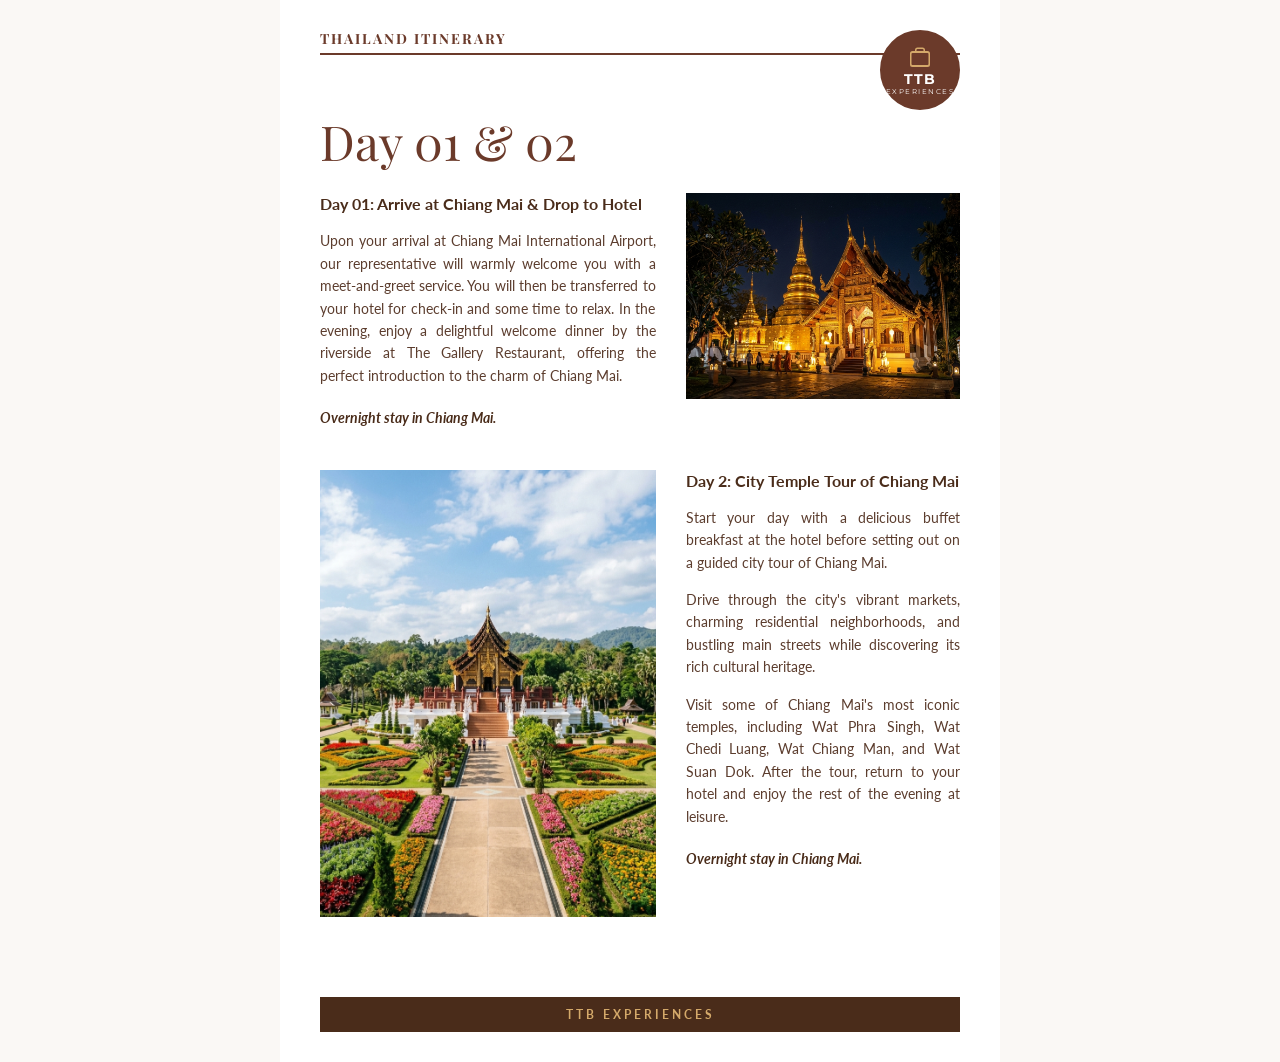
==== thailand-itinerary/index.html @ 327ec2af "feat: initialize project structure with documentation, modern CSS reset, and baseline layout compone" ====
<!DOCTYPE html>
<html lang="en">
<head>
  <meta charset="UTF-8">
  <meta name="viewport" content="width=device-width, initial-scale=1.0">
  <meta name="description" content="Thailand Itinerary Day 01 & 02 — Arrive at Chiang Mai, hotel transfer, welcome dinner, and guided city temple tour featuring Wat Phra Singh, Wat Chedi Luang, and more. By TTB Experiences.">
  <title>Thailand Itinerary — Day 01 &amp; 02 | TTB Experiences</title>

  <!-- Fonts -->
  <link rel="preconnect" href="https://fonts.googleapis.com">
  <link rel="preconnect" href="https://fonts.gstatic.com" crossorigin>
  <link href="https://fonts.googleapis.com/css2?family=Playfair+Display:wght@400;700&family=Lato:wght@400;700&family=Montserrat:wght@400;700&display=swap" rel="stylesheet">

  <!-- Stylesheets (load order per Architecture Doc) -->
  <link rel="stylesheet" href="css/reset.css">
  <link rel="stylesheet" href="css/tokens.css">
  <link rel="stylesheet" href="css/base.css">
  <link rel="stylesheet" href="css/layout.css">
  <link rel="stylesheet" href="css/components/page-header.css">
  <link rel="stylesheet" href="css/components/logo-badge.css">
  <link rel="stylesheet" href="css/components/day-section.css">
  <link rel="stylesheet" href="css/components/page-footer.css">
  <link rel="stylesheet" href="css/utilities.css">
  <link rel="stylesheet" href="css/responsive.css">

  <!-- JavaScript -->
  <script src="js/main.js" defer></script>
</head>
<body class="page">

  <!-- Skip to Content Link (accessible, hidden until focused) -->
  <a class="skip-link" href="#main-content" aria-label="Skip to main content">Skip to main content</a>

  <div class="page__wrapper">

    <!-- ===== HEADER ===== -->
    <header class="page-header">
      <p class="page-header__title">Thailand Itinerary</p>
      <div class="page-header__divider"></div>

      <!-- TTB Logo Badge -->
      <div class="logo-badge" role="img" aria-label="TTB Experiences logo">
        <div class="logo-badge__icon">
          <!-- Suitcase SVG Icon -->
          <svg xmlns="http://www.w3.org/2000/svg" viewBox="0 0 24 24" fill="currentColor" aria-hidden="true">
            <path d="M9.5 3a1 1 0 0 0-1 1v1h7V4a1 1 0 0 0-1-1h-5ZM7 5V4a2.5 2.5 0 0 1 2.5-2.5h5A2.5 2.5 0 0 1 17 4v1h2.5A2.5 2.5 0 0 1 22 7.5v11a2.5 2.5 0 0 1-2.5 2.5h-15A2.5 2.5 0 0 1 2 18.5v-11A2.5 2.5 0 0 1 4.5 5H7Zm-2.5 2A1 1 0 0 0 3.5 8v10a1 1 0 0 0 1 1h15a1 1 0 0 0 1-1V8a1 1 0 0 0-1-1h-15Z"/>
          </svg>
        </div>
        <span class="logo-badge__name">TTB</span>
        <span class="logo-badge__tagline">Experiences</span>
      </div>
    </header>

    <!-- ===== MAIN CONTENT ===== -->
    <main id="main-content" class="page__content">

      <!-- Main Day Heading -->
      <h1 class="day-heading">Day 01 &amp; 02</h1>

      <!-- ===== DAY 01 SECTION ===== -->
      <section class="day-section day-section--text-left" aria-labelledby="day01-heading">
        <div class="day-section__text">
          <h2 id="day01-heading" class="day-section__title">Day 01: Arrive at Chiang Mai &amp; Drop to Hotel</h2>
          <p class="day-section__body">Upon your arrival at Chiang Mai International Airport, our representative will warmly welcome you with a meet-and-greet service. You will then be transferred to your hotel for check-in and some time to relax. In the evening, enjoy a delightful welcome dinner by the riverside at The Gallery Restaurant, offering the perfect introduction to the charm of Chiang Mai.</p>
          <p class="day-section__callout">Overnight stay in Chiang Mai.</p>
        </div>
        <div class="day-section__image">
          <img 
            class="day-section__img" 
            src="assets/images/chiang-mai-temple.png" 
            alt="Chiang Mai temple illuminated at night with warm golden lights" 
            loading="eager"
            width="600"
            height="450"
          >
        </div>
      </section>

      <!-- ===== DAY 02 SECTION ===== -->
      <section class="day-section day-section--image-left" aria-labelledby="day02-heading">
        <div class="day-section__image">
          <img 
            class="day-section__img" 
            src="assets/images/royal-flora-garden.png" 
            alt="Royal Flora Ratchaphruek garden pavilion with manicured flower beds in Chiang Mai" 
            loading="lazy"
            width="450"
            height="600"
          >
        </div>
        <div class="day-section__text">
          <h2 id="day02-heading" class="day-section__title">Day 2: City Temple Tour of Chiang Mai</h2>
          <p class="day-section__body">Start your day with a delicious buffet breakfast at the hotel before setting out on a guided city tour of Chiang Mai.</p>
          <p class="day-section__body">Drive through the city's vibrant markets, charming residential neighborhoods, and bustling main streets while discovering its rich cultural heritage.</p>
          <p class="day-section__body">Visit some of Chiang Mai's most iconic temples, including Wat Phra Singh, Wat Chedi Luang, Wat Chiang Man, and Wat Suan Dok. After the tour, return to your hotel and enjoy the rest of the evening at leisure.</p>
          <p class="day-section__callout">Overnight stay in Chiang Mai.</p>
        </div>
      </section>

    </main>

    <!-- ===== FOOTER ===== -->
    <footer class="page-footer">
      <p class="page-footer__text">TTB Experiences</p>
    </footer>

  </div>

</body>
</html>
---- thailand-itinerary/css/tokens.css ----
/* === Design Tokens === */
/* All CSS custom properties defined per Architecture Document */

:root {
  /* === Colors === */
  --color-primary: #6B3A2A;
  --color-secondary: #5C3324;
  --color-accent: #8B5E3C;
  --color-background: #FFFFFF;
  --color-background-alt: #FAF8F5;
  --color-text-primary: #4A2C1A;
  --color-text-body: #5C3D2E;
  --color-border: #6B3A2A;
  --color-footer-bg: #4A2C1A;
  --color-footer-text: #D4A96A;
  --color-footer-text-hover: #E8C48A;
  --color-white: #FFFFFF;

  /* === Typography === */
  --font-family-heading: 'Playfair Display', Georgia, 'Times New Roman', serif;
  --font-family-body: 'Lato', 'Helvetica Neue', Arial, sans-serif;
  --font-family-logo: 'Montserrat', 'Helvetica Neue', Arial, sans-serif;

  --font-size-xs: 0.5rem;      /* 8px */
  --font-size-sm: 0.75rem;     /* 12px */
  --font-size-base: 0.875rem;  /* 14px */
  --font-size-md: 1rem;        /* 16px */
  --font-size-lg: 1.25rem;     /* 20px */
  --font-size-xl: 2rem;        /* 32px */
  --font-size-2xl: 2.5rem;     /* 40px */
  --font-size-3xl: 3rem;       /* 48px */

  --font-weight-regular: 400;
  --font-weight-bold: 700;

  --line-height-tight: 1.1;
  --line-height-snug: 1.3;
  --line-height-normal: 1.4;
  --line-height-relaxed: 1.6;

  /* === Spacing === */
  --spacing-xs: 5px;
  --spacing-sm: 10px;
  --spacing-md: 15px;
  --spacing-lg: 20px;
  --spacing-xl: 25px;
  --spacing-2xl: 30px;
  --spacing-3xl: 40px;

  /* === Layout === */
  --page-max-width: 720px;
  --page-padding: 40px;
  --page-padding-mobile: 20px;
  --column-gap: 30px;

  /* === Borders === */
  --border-rule: 2px solid var(--color-border);
  --border-logo: 3px solid var(--color-primary);

  /* === Radii === */
  --radius-none: 0;
  --radius-sm: 4px;
  --radius-md: 8px;
  --radius-full: 50%;

  /* === Shadows === */
  --shadow-none: none;
  --shadow-sm: 0 1px 3px rgba(0, 0, 0, 0.08);
  --shadow-md: 0 4px 12px rgba(0, 0, 0, 0.1);

  /* === Transitions === */
  --transition-fast: 150ms ease;
  --transition-normal: 300ms ease;
  --transition-slow: 500ms ease;

  /* === Z-Index === */
  --z-base: 1;
  --z-header: 10;
  --z-logo: 20;
  --z-skip-link: 100;

  /* === Logo === */
  --logo-size: 80px;
  --logo-size-tablet: 70px;
  --logo-size-mobile: 60px;

  /* === Footer === */
  --footer-height: 40px;
  --footer-letter-spacing: 3px;
}
---- thailand-itinerary/css/base.css ----
/* === Base Styles === */
/* Typography defaults, body settings, link styles */

body {
  font-family: var(--font-family-body);
  font-size: var(--font-size-base);
  font-weight: var(--font-weight-regular);
  line-height: var(--line-height-relaxed);
  color: var(--color-text-body);
  background-color: var(--color-background-alt);
  -webkit-font-smoothing: antialiased;
  -moz-osx-font-smoothing: grayscale;
}

h1, h2, h3, h4, h5, h6 {
  font-family: var(--font-family-heading);
  color: var(--color-text-primary);
  line-height: var(--line-height-snug);
}

h1 {
  font-size: var(--font-size-3xl);
  font-weight: var(--font-weight-regular);
  color: var(--color-primary);
  line-height: var(--line-height-tight);
}

h2 {
  font-size: var(--font-size-md);
  font-weight: var(--font-weight-bold);
  font-family: var(--font-family-body);
  color: var(--color-text-primary);
  line-height: var(--line-height-normal);
}

p {
  margin-bottom: var(--spacing-md);
  text-align: justify;
}

p:last-child {
  margin-bottom: 0;
}

strong, b {
  font-weight: var(--font-weight-bold);
}

em, i {
  font-style: italic;
}

img {
  height: auto;
}

::selection {
  background-color: var(--color-primary);
  color: var(--color-white);
}

:focus-visible {
  outline: 3px solid var(--color-primary);
  outline-offset: 2px;
}
---- thailand-itinerary/css/layout.css ----
/* === Layout === */
/* Page wrapper, grid structure, containers, section spacing */

.page {
  min-height: 100vh;
  display: flex;
  flex-direction: column;
}

.page__wrapper {
  width: 100%;
  max-width: var(--page-max-width);
  margin: 0 auto;
  padding: var(--spacing-2xl) var(--page-padding);
  background-color: var(--color-background);
  position: relative;
  flex: 1;
  display: flex;
  flex-direction: column;
}

.page__content {
  flex: 1;
  padding-bottom: var(--spacing-3xl);
}
---- thailand-itinerary/css/components/page-header.css ----
/* === Page Header Component === */
/* Header title bar with "THAILAND ITINERARY" text and horizontal divider */

.page-header {
  position: relative;
  margin-bottom: var(--spacing-2xl);
}

.page-header__title {
  font-family: var(--font-family-heading);
  font-size: var(--font-size-base);
  font-weight: var(--font-weight-bold);
  color: var(--color-primary);
  text-transform: uppercase;
  letter-spacing: 2px;
  line-height: var(--line-height-snug);
  margin-bottom: var(--spacing-xs);
}

.page-header__divider {
  border: none;
  border-top: var(--border-rule);
  margin-bottom: var(--spacing-2xl);
}
---- thailand-itinerary/css/components/logo-badge.css ----
/* === Logo Badge Component === */
/* Circular TTB Experiences logo badge positioned in top-right corner */

.logo-badge {
  position: absolute;
  top: 0;
  right: 0;
  width: var(--logo-size);
  height: var(--logo-size);
  border-radius: var(--radius-full);
  border: var(--border-logo);
  background-color: var(--color-primary);
  display: flex;
  flex-direction: column;
  align-items: center;
  justify-content: center;
  z-index: var(--z-logo);
  transition: transform var(--transition-normal);
  cursor: default;
}

.logo-badge:hover {
  transform: rotate(5deg);
}

.logo-badge__icon {
  width: 24px;
  height: 24px;
  margin-bottom: 2px;
}

.logo-badge__icon svg {
  width: 100%;
  height: 100%;
  fill: #D4A96A;
}

.logo-badge__name {
  font-family: var(--font-family-logo);
  font-size: var(--font-size-base);
  font-weight: var(--font-weight-bold);
  color: var(--color-white);
  letter-spacing: 1px;
  text-transform: uppercase;
  line-height: 1;
}

.logo-badge__tagline {
  font-family: var(--font-family-logo);
  font-size: 7px;
  font-weight: var(--font-weight-regular);
  color: var(--color-white);
  letter-spacing: 1.5px;
  text-transform: uppercase;
  line-height: 1;
  margin-top: 2px;
}
---- thailand-itinerary/css/components/day-section.css ----
/* === Day Section Component === */
/* Two-column layout for day itinerary content: text + image */

.day-heading {
  font-family: var(--font-family-heading);
  font-size: var(--font-size-3xl);
  font-weight: var(--font-weight-regular);
  color: var(--color-primary);
  line-height: var(--line-height-tight);
  margin-bottom: var(--spacing-xl);
}

.day-section {
  display: grid;
  grid-template-columns: 1fr 1fr;
  gap: var(--column-gap);
  align-items: start;
  margin-bottom: var(--spacing-3xl);
}

.day-section--text-left .day-section__text {
  order: 1;
}

.day-section--text-left .day-section__image {
  order: 2;
}

.day-section--image-left .day-section__image {
  order: 1;
}

.day-section--image-left .day-section__text {
  order: 2;
}

.day-section__text {
  display: flex;
  flex-direction: column;
}

.day-section__title {
  font-family: var(--font-family-body);
  font-size: var(--font-size-md);
  font-weight: var(--font-weight-bold);
  color: var(--color-text-primary);
  line-height: var(--line-height-normal);
  margin-bottom: var(--spacing-md);
}

.day-section__body {
  font-size: var(--font-size-base);
  font-weight: var(--font-weight-regular);
  color: var(--color-text-body);
  line-height: var(--line-height-relaxed);
  text-align: justify;
  margin-bottom: var(--spacing-md);
}

.day-section__body:last-of-type {
  margin-bottom: var(--spacing-md);
}

.day-section__callout {
  font-size: var(--font-size-base);
  font-weight: var(--font-weight-bold);
  font-style: italic;
  color: var(--color-text-primary);
  line-height: var(--line-height-relaxed);
  margin-top: var(--spacing-xs);
  margin-bottom: 0;
}

.day-section__image {
  overflow: hidden;
}

.day-section__img {
  width: 100%;
  height: auto;
  object-fit: cover;
  display: block;
  transition: transform var(--transition-normal), opacity var(--transition-normal);
}

.day-section__img:hover {
  transform: scale(1.02);
  opacity: 0.95;
}

/* Day 01 specific: image is shorter/landscape */
.day-section--text-left .day-section__img {
  aspect-ratio: 4 / 3;
}

/* Day 02 specific: image is taller/portrait */
.day-section--image-left .day-section__img {
  aspect-ratio: 3 / 4;
}
---- thailand-itinerary/css/components/page-footer.css ----
/* === Page Footer Component === */
/* Full-width dark brown footer bar with centered brand text */

.page-footer {
  background-color: var(--color-footer-bg);
  padding: var(--spacing-sm) 0;
  text-align: center;
  margin-top: auto;
}

.page-footer__text {
  font-family: var(--font-family-body);
  font-size: var(--font-size-sm);
  font-weight: var(--font-weight-bold);
  color: var(--color-footer-text);
  text-transform: uppercase;
  letter-spacing: var(--footer-letter-spacing);
  line-height: var(--line-height-snug);
  margin-bottom: 0;
  text-align: center;
}
---- thailand-itinerary/css/utilities.css ----
/* === Utility Classes === */

/* Screen Reader Only — visually hidden but accessible to assistive tech */
.u-sr-only {
  position: absolute !important;
  width: 1px !important;
  height: 1px !important;
  padding: 0 !important;
  margin: -1px !important;
  overflow: hidden !important;
  clip: rect(0, 0, 0, 0) !important;
  white-space: nowrap !important;
  border: 0 !important;
}

/* Skip Link — visually hidden until focused */
.skip-link {
  position: absolute;
  top: -100%;
  left: 0;
  z-index: var(--z-skip-link);
  background-color: var(--color-primary);
  color: var(--color-white);
  padding: 8px 16px;
  font-family: var(--font-family-body);
  font-size: var(--font-size-base);
  font-weight: var(--font-weight-bold);
  text-decoration: none;
  transition: top var(--transition-fast);
}

.skip-link:focus {
  top: 0;
  outline: 3px solid var(--color-footer-text);
  outline-offset: 2px;
}

/* Focus Ring Utility */
.u-focus-ring:focus-visible {
  outline: 3px solid var(--color-primary);
  outline-offset: 2px;
}

/* Clearfix */
.u-clearfix::after {
  content: '';
  display: table;
  clear: both;
}
---- thailand-itinerary/css/responsive.css ----
/* === Responsive Styles === */
/* Media queries for all breakpoints per UX Specification */

/* ---- xs: Mobile (< 576px) ---- */
@media (max-width: 575.98px) {
  :root {
    --page-padding: var(--page-padding-mobile);
  }

  .page__wrapper {
    padding: var(--spacing-lg) var(--page-padding-mobile);
  }

  .day-heading {
    font-size: var(--font-size-xl);
    margin-bottom: var(--spacing-lg);
  }

  .day-section {
    grid-template-columns: 1fr;
    gap: var(--spacing-lg);
  }

  .day-section--text-left .day-section__text,
  .day-section--text-left .day-section__image,
  .day-section--image-left .day-section__text,
  .day-section--image-left .day-section__image {
    order: unset;
  }

  .day-section--image-left .day-section__text {
    order: 1;
  }

  .day-section--image-left .day-section__image {
    order: 2;
  }

  .day-section__img {
    aspect-ratio: 16 / 10 !important;
  }

  .logo-badge {
    width: var(--logo-size-mobile);
    height: var(--logo-size-mobile);
    top: -5px;
    right: -5px;
  }

  .logo-badge__icon {
    width: 18px;
    height: 18px;
  }

  .logo-badge__name {
    font-size: var(--font-size-sm);
  }

  .logo-badge__tagline {
    font-size: 5px;
  }

  .page-footer__text {
    font-size: 10px;
    letter-spacing: 2px;
  }
}

/* ---- sm: Tablet (576px – 768px) ---- */
@media (min-width: 576px) and (max-width: 767.98px) {
  .page__wrapper {
    padding: var(--spacing-xl) 25px;
  }

  .day-heading {
    font-size: 2.25rem;
  }

  .day-section {
    grid-template-columns: 1fr;
    gap: var(--spacing-lg);
  }

  .day-section--text-left .day-section__text,
  .day-section--text-left .day-section__image,
  .day-section--image-left .day-section__text,
  .day-section--image-left .day-section__image {
    order: unset;
  }

  .day-section--image-left .day-section__text {
    order: 1;
  }

  .day-section--image-left .day-section__image {
    order: 2;
  }

  .logo-badge {
    width: 65px;
    height: 65px;
  }

  .logo-badge__icon {
    width: 20px;
    height: 20px;
  }

  .logo-badge__name {
    font-size: 12px;
  }

  .logo-badge__tagline {
    font-size: 6px;
  }
}

/* ---- md: Tablet Landscape (768px – 992px) ---- */
@media (min-width: 768px) and (max-width: 991.98px) {
  .page__wrapper {
    padding: var(--spacing-2xl) var(--spacing-2xl);
  }

  .day-heading {
    font-size: var(--font-size-2xl);
  }

  .day-section {
    grid-template-columns: 1fr 1fr;
    gap: var(--spacing-xl);
  }

  .logo-badge {
    width: var(--logo-size-tablet);
    height: var(--logo-size-tablet);
  }

  .logo-badge__icon {
    width: 22px;
    height: 22px;
  }
}

/* ---- lg: Desktop (992px – 1200px) ---- */
@media (min-width: 992px) and (max-width: 1199.98px) {
  .day-section {
    grid-template-columns: 55fr 45fr;
  }
}

/* ---- xl: Wide Desktop (> 1200px) ---- */
@media (min-width: 1200px) {
  .day-section {
    grid-template-columns: 55fr 45fr;
  }
}
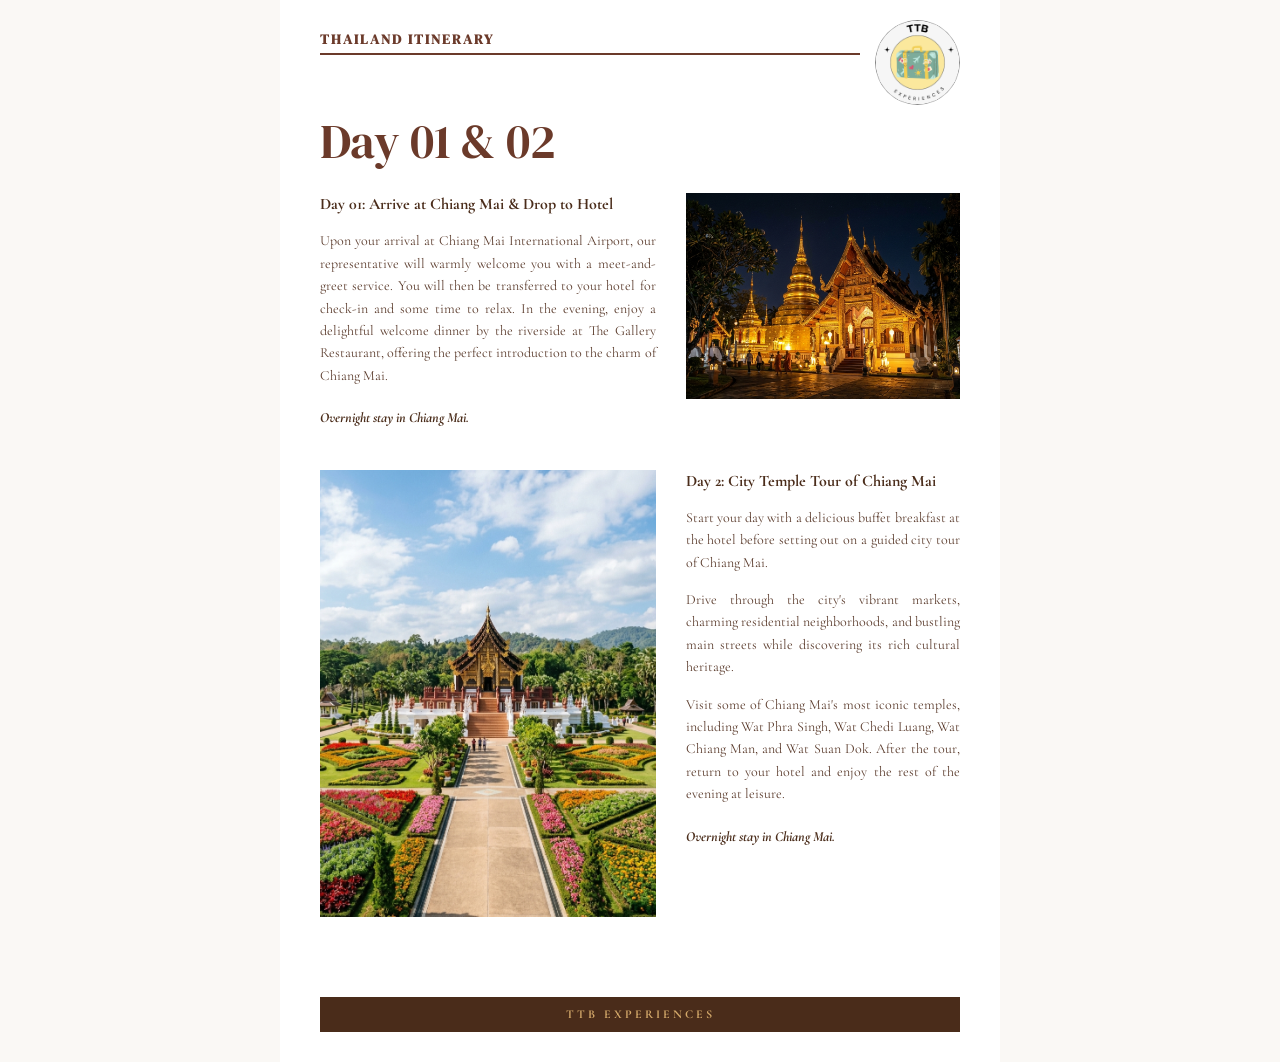
==== commit dd2d19ed: "feat: implement design tokens, core components, and responsive layout for the Thailand itinerary pag" ====
--- a/thailand-itinerary/index.html
+++ b/thailand-itinerary/index.html
@@ -1,15 +1,19 @@
 <!DOCTYPE html>
 <html lang="en">
+
 <head>
   <meta charset="UTF-8">
   <meta name="viewport" content="width=device-width, initial-scale=1.0">
-  <meta name="description" content="Thailand Itinerary Day 01 & 02 — Arrive at Chiang Mai, hotel transfer, welcome dinner, and guided city temple tour featuring Wat Phra Singh, Wat Chedi Luang, and more. By TTB Experiences.">
-  <title>Thailand Itinerary — Day 01 &amp; 02 | TTB Experiences</title>
+  <meta name="description"
+    content="Thailand Itinerary Day 01 & 02 — Arrive at Chiang Mai, hotel transfer, welcome dinner, and guided city temple tour featuring Wat Phra Singh, Wat Chedi Luang, and more. By TTB Experiences.">
+  <title>Thailand Itinerary — Day 01 & 02 | TTB Experiences</title>
 
   <!-- Fonts -->
   <link rel="preconnect" href="https://fonts.googleapis.com">
   <link rel="preconnect" href="https://fonts.gstatic.com" crossorigin>
-  <link href="https://fonts.googleapis.com/css2?family=Playfair+Display:wght@400;700&family=Lato:wght@400;700&family=Montserrat:wght@400;700&display=swap" rel="stylesheet">
+  <link
+    href="https://fonts.googleapis.com/css2?family=DM+Serif+Display:ital@0;1&family=Playfair+Display:wght@400;700&family=Cormorant+Garamond:ital,wght@0,400;0,500;0,600;0,700;1,400;1,500;1,600;1,700&family=Montserrat:wght@400;700&display=swap"
+    rel="stylesheet">
 
   <!-- Stylesheets (load order per Architecture Doc) -->
   <link rel="stylesheet" href="css/reset.css">
@@ -26,6 +30,7 @@
   <!-- JavaScript -->
   <script src="js/main.js" defer></script>
 </head>
+
 <body class="page">
 
   <!-- Skip to Content Link (accessible, hidden until focused) -->
@@ -40,14 +45,8 @@
 
       <!-- TTB Logo Badge -->
       <div class="logo-badge" role="img" aria-label="TTB Experiences logo">
-        <div class="logo-badge__icon">
-          <!-- Suitcase SVG Icon -->
-          <svg xmlns="http://www.w3.org/2000/svg" viewBox="0 0 24 24" fill="currentColor" aria-hidden="true">
-            <path d="M9.5 3a1 1 0 0 0-1 1v1h7V4a1 1 0 0 0-1-1h-5ZM7 5V4a2.5 2.5 0 0 1 2.5-2.5h5A2.5 2.5 0 0 1 17 4v1h2.5A2.5 2.5 0 0 1 22 7.5v11a2.5 2.5 0 0 1-2.5 2.5h-15A2.5 2.5 0 0 1 2 18.5v-11A2.5 2.5 0 0 1 4.5 5H7Zm-2.5 2A1 1 0 0 0 3.5 8v10a1 1 0 0 0 1 1h15a1 1 0 0 0 1-1V8a1 1 0 0 0-1-1h-15Z"/>
-          </svg>
-        </div>
-        <span class="logo-badge__name">TTB</span>
-        <span class="logo-badge__tagline">Experiences</span>
+        <img class="logo-badge__img" src="assets/images/logo-icon.png" alt="TTB Experiences logo" width="85"
+          height="85">
       </div>
     </header>
 
@@ -61,38 +60,35 @@
       <section class="day-section day-section--text-left" aria-labelledby="day01-heading">
         <div class="day-section__text">
           <h2 id="day01-heading" class="day-section__title">Day 01: Arrive at Chiang Mai &amp; Drop to Hotel</h2>
-          <p class="day-section__body">Upon your arrival at Chiang Mai International Airport, our representative will warmly welcome you with a meet-and-greet service. You will then be transferred to your hotel for check-in and some time to relax. In the evening, enjoy a delightful welcome dinner by the riverside at The Gallery Restaurant, offering the perfect introduction to the charm of Chiang Mai.</p>
+          <p class="day-section__body">Upon your arrival at Chiang Mai International Airport, our representative will
+            warmly welcome you with a meet-and-greet service. You will then be transferred to your hotel for check-in
+            and some time to relax. In the evening, enjoy a delightful welcome dinner by the riverside at The Gallery
+            Restaurant, offering the perfect introduction to the charm of Chiang Mai.</p>
           <p class="day-section__callout">Overnight stay in Chiang Mai.</p>
         </div>
         <div class="day-section__image">
-          <img 
-            class="day-section__img" 
-            src="assets/images/chiang-mai-temple.png" 
-            alt="Chiang Mai temple illuminated at night with warm golden lights" 
-            loading="eager"
-            width="600"
-            height="450"
-          >
+          <img class="day-section__img" src="assets/images/chiang-mai-temple.png"
+            alt="Chiang Mai temple illuminated at night with warm golden lights" loading="eager" width="600"
+            height="450">
         </div>
       </section>
 
       <!-- ===== DAY 02 SECTION ===== -->
       <section class="day-section day-section--image-left" aria-labelledby="day02-heading">
         <div class="day-section__image">
-          <img 
-            class="day-section__img" 
-            src="assets/images/royal-flora-garden.png" 
-            alt="Royal Flora Ratchaphruek garden pavilion with manicured flower beds in Chiang Mai" 
-            loading="lazy"
-            width="450"
-            height="600"
-          >
+          <img class="day-section__img" src="assets/images/royal-flora-garden.png"
+            alt="Royal Flora Ratchaphruek garden pavilion with manicured flower beds in Chiang Mai" loading="lazy"
+            width="450" height="600">
         </div>
         <div class="day-section__text">
           <h2 id="day02-heading" class="day-section__title">Day 2: City Temple Tour of Chiang Mai</h2>
-          <p class="day-section__body">Start your day with a delicious buffet breakfast at the hotel before setting out on a guided city tour of Chiang Mai.</p>
-          <p class="day-section__body">Drive through the city's vibrant markets, charming residential neighborhoods, and bustling main streets while discovering its rich cultural heritage.</p>
-          <p class="day-section__body">Visit some of Chiang Mai's most iconic temples, including Wat Phra Singh, Wat Chedi Luang, Wat Chiang Man, and Wat Suan Dok. After the tour, return to your hotel and enjoy the rest of the evening at leisure.</p>
+          <p class="day-section__body">Start your day with a delicious buffet breakfast at the hotel before setting out
+            on a guided city tour of Chiang Mai.</p>
+          <p class="day-section__body">Drive through the city's vibrant markets, charming residential neighborhoods, and
+            bustling main streets while discovering its rich cultural heritage.</p>
+          <p class="day-section__body">Visit some of Chiang Mai's most iconic temples, including Wat Phra Singh, Wat
+            Chedi Luang, Wat Chiang Man, and Wat Suan Dok. After the tour, return to your hotel and enjoy the rest of
+            the evening at leisure.</p>
           <p class="day-section__callout">Overnight stay in Chiang Mai.</p>
         </div>
       </section>
@@ -107,4 +103,5 @@
   </div>
 
 </body>
-</html>
+
+</html>
--- a/thailand-itinerary/css/tokens.css
+++ b/thailand-itinerary/css/tokens.css
@@ -17,8 +17,8 @@
   --color-white: #FFFFFF;
 
   /* === Typography === */
-  --font-family-heading: 'Playfair Display', Georgia, 'Times New Roman', serif;
-  --font-family-body: 'Lato', 'Helvetica Neue', Arial, sans-serif;
+  --font-family-heading: 'DM Serif Display', Georgia, 'Times New Roman', serif;
+  --font-family-body: 'Cormorant Garamond', Georgia, 'Times New Roman', serif;
   --font-family-logo: 'Montserrat', 'Helvetica Neue', Arial, sans-serif;
 
   --font-size-xs: 0.5rem;      /* 8px */
--- a/thailand-itinerary/css/components/page-header.css
+++ b/thailand-itinerary/css/components/page-header.css
@@ -21,4 +21,5 @@
   border: none;
   border-top: var(--border-rule);
   margin-bottom: var(--spacing-2xl);
+  margin-right: 100px;
 }
--- a/thailand-itinerary/css/components/logo-badge.css
+++ b/thailand-itinerary/css/components/logo-badge.css
@@ -3,55 +3,22 @@
 
 .logo-badge {
   position: absolute;
-  top: 0;
+  top: -10px;
   right: 0;
-  width: var(--logo-size);
-  height: var(--logo-size);
+  width: 85px;
+  height: 85px;
   border-radius: var(--radius-full);
-  border: var(--border-logo);
-  background-color: var(--color-primary);
+  background-color: transparent;
   display: flex;
-  flex-direction: column;
   align-items: center;
   justify-content: center;
   z-index: var(--z-logo);
-  transition: transform var(--transition-normal);
   cursor: default;
 }
 
-.logo-badge:hover {
-  transform: rotate(5deg);
-}
-
-.logo-badge__icon {
-  width: 24px;
-  height: 24px;
-  margin-bottom: 2px;
-}
-
-.logo-badge__icon svg {
+.logo-badge__img {
   width: 100%;
   height: 100%;
-  fill: #D4A96A;
+  object-fit: contain;
+  border-radius: var(--radius-full);
 }
-
-.logo-badge__name {
-  font-family: var(--font-family-logo);
-  font-size: var(--font-size-base);
-  font-weight: var(--font-weight-bold);
-  color: var(--color-white);
-  letter-spacing: 1px;
-  text-transform: uppercase;
-  line-height: 1;
-}
-
-.logo-badge__tagline {
-  font-family: var(--font-family-logo);
-  font-size: 7px;
-  font-weight: var(--font-weight-regular);
-  color: var(--color-white);
-  letter-spacing: 1.5px;
-  text-transform: uppercase;
-  line-height: 1;
-  margin-top: 2px;
-}
--- a/thailand-itinerary/css/responsive.css
+++ b/thailand-itinerary/css/responsive.css
@@ -47,19 +47,6 @@
     right: -5px;
   }
 
-  .logo-badge__icon {
-    width: 18px;
-    height: 18px;
-  }
-
-  .logo-badge__name {
-    font-size: var(--font-size-sm);
-  }
-
-  .logo-badge__tagline {
-    font-size: 5px;
-  }
-
   .page-footer__text {
     font-size: 10px;
     letter-spacing: 2px;
@@ -100,19 +87,6 @@
     width: 65px;
     height: 65px;
   }
-
-  .logo-badge__icon {
-    width: 20px;
-    height: 20px;
-  }
-
-  .logo-badge__name {
-    font-size: 12px;
-  }
-
-  .logo-badge__tagline {
-    font-size: 6px;
-  }
 }
 
 /* ---- md: Tablet Landscape (768px – 992px) ---- */
@@ -134,11 +108,6 @@
     width: var(--logo-size-tablet);
     height: var(--logo-size-tablet);
   }
-
-  .logo-badge__icon {
-    width: 22px;
-    height: 22px;
-  }
 }
 
 /* ---- lg: Desktop (992px – 1200px) ---- */
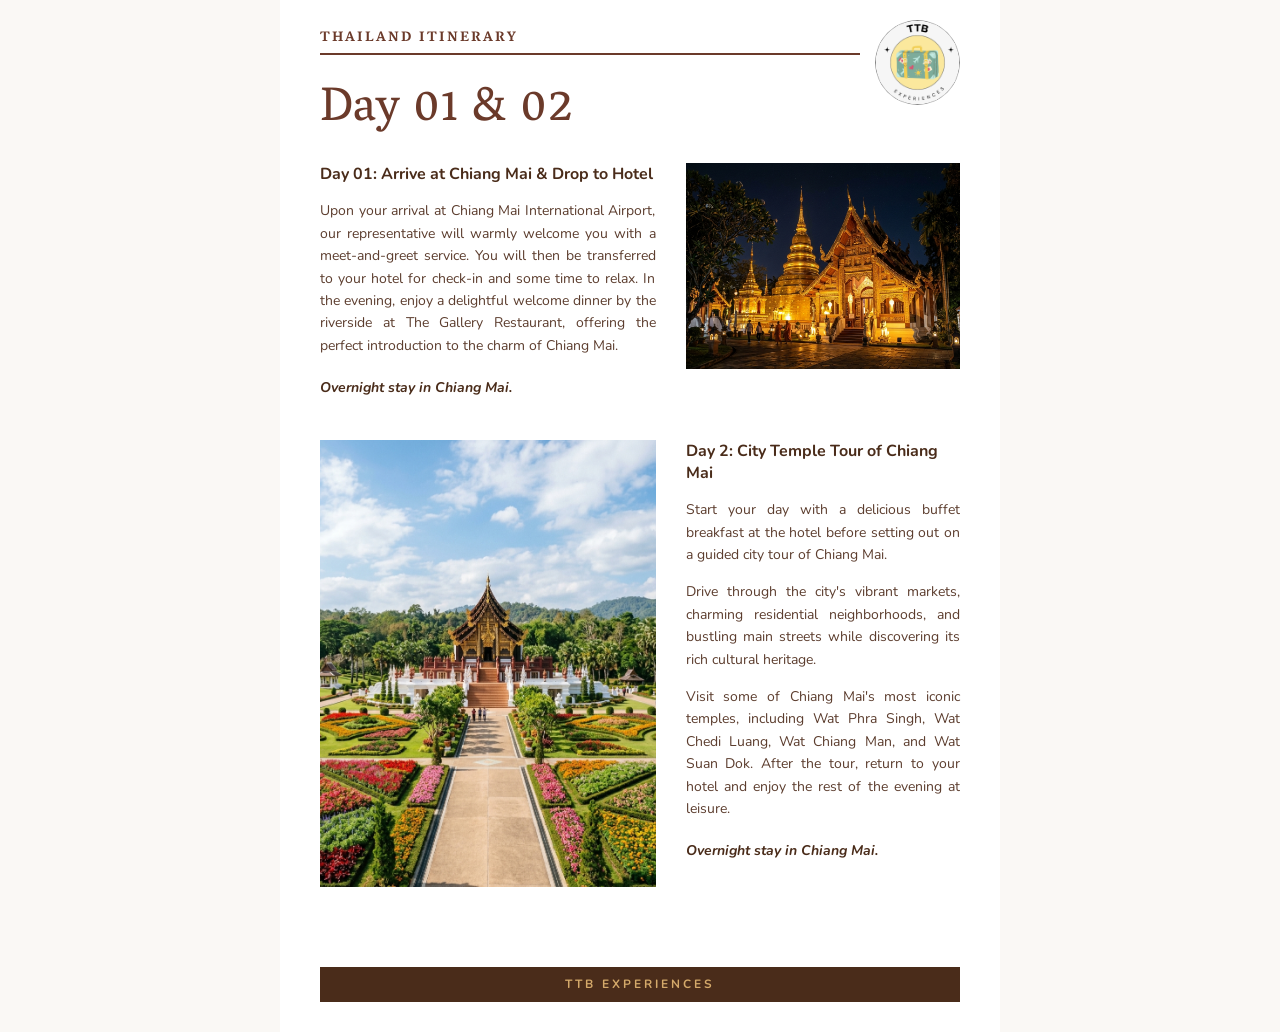
==== commit 5d31cd04: "feat: implement template renderer phase and add inclusions, exclusions, and cost pages to itinerary " ====
--- a/thailand-itinerary/index.html
+++ b/thailand-itinerary/index.html
@@ -4,15 +4,14 @@
 <head>
   <meta charset="UTF-8">
   <meta name="viewport" content="width=device-width, initial-scale=1.0">
-  <meta name="description"
-    content="Thailand Itinerary Day 01 & 02 — Arrive at Chiang Mai, hotel transfer, welcome dinner, and guided city temple tour featuring Wat Phra Singh, Wat Chedi Luang, and more. By TTB Experiences.">
-  <title>Thailand Itinerary — Day 01 & 02 | TTB Experiences</title>
+  <meta name="description" id="meta-description" content="Thailand Itinerary">
+  <title id="meta-title">Thailand Itinerary | Loading...</title>
 
   <!-- Fonts -->
   <link rel="preconnect" href="https://fonts.googleapis.com">
   <link rel="preconnect" href="https://fonts.gstatic.com" crossorigin>
   <link
-    href="https://fonts.googleapis.com/css2?family=DM+Serif+Display:ital@0;1&family=Playfair+Display:wght@400;700&family=Cormorant+Garamond:ital,wght@0,400;0,500;0,600;0,700;1,400;1,500;1,600;1,700&family=Montserrat:wght@400;700&display=swap"
+    href="https://fonts.googleapis.com/css2?family=Vesper+Libre:wght@400;500;700;900&family=Nunito:ital,wght@0,400;0,500;0,600;0,700;1,400;1,500;1,600;1,700&family=Playfair+Display:wght@400;700&family=Montserrat:wght@400;700&display=swap"
     rel="stylesheet">
 
   <!-- Stylesheets (load order per Architecture Doc) -->
@@ -29,6 +28,7 @@
 
   <!-- JavaScript -->
   <script src="js/main.js" defer></script>
+  <script src="js/data-loader.js" defer></script>
 </head>
 
 <body class="page">
@@ -40,7 +40,7 @@
 
     <!-- ===== HEADER ===== -->
     <header class="page-header">
-      <p class="page-header__title">Thailand Itinerary</p>
+      <p class="page-header__title" id="page-header-title"></p>
       <div class="page-header__divider"></div>
 
       <!-- TTB Logo Badge -->
@@ -54,50 +54,33 @@
     <main id="main-content" class="page__content">
 
       <!-- Main Day Heading -->
-      <h1 class="day-heading">Day 01 &amp; 02</h1>
+      <h1 class="day-heading" id="main-heading"></h1>
 
-      <!-- ===== DAY 01 SECTION ===== -->
-      <section class="day-section day-section--text-left" aria-labelledby="day01-heading">
-        <div class="day-section__text">
-          <h2 id="day01-heading" class="day-section__title">Day 01: Arrive at Chiang Mai &amp; Drop to Hotel</h2>
-          <p class="day-section__body">Upon your arrival at Chiang Mai International Airport, our representative will
-            warmly welcome you with a meet-and-greet service. You will then be transferred to your hotel for check-in
-            and some time to relax. In the evening, enjoy a delightful welcome dinner by the riverside at The Gallery
-            Restaurant, offering the perfect introduction to the charm of Chiang Mai.</p>
-          <p class="day-section__callout">Overnight stay in Chiang Mai.</p>
-        </div>
-        <div class="day-section__image">
-          <img class="day-section__img" src="assets/images/chiang-mai-temple.png"
-            alt="Chiang Mai temple illuminated at night with warm golden lights" loading="eager" width="600"
-            height="450">
-        </div>
-      </section>
+      <!-- Container for dynamic days -->
+      <div id="days-container"></div>
 
-      <!-- ===== DAY 02 SECTION ===== -->
-      <section class="day-section day-section--image-left" aria-labelledby="day02-heading">
-        <div class="day-section__image">
-          <img class="day-section__img" src="assets/images/royal-flora-garden.png"
-            alt="Royal Flora Ratchaphruek garden pavilion with manicured flower beds in Chiang Mai" loading="lazy"
-            width="450" height="600">
-        </div>
-        <div class="day-section__text">
-          <h2 id="day02-heading" class="day-section__title">Day 2: City Temple Tour of Chiang Mai</h2>
-          <p class="day-section__body">Start your day with a delicious buffet breakfast at the hotel before setting out
-            on a guided city tour of Chiang Mai.</p>
-          <p class="day-section__body">Drive through the city's vibrant markets, charming residential neighborhoods, and
-            bustling main streets while discovering its rich cultural heritage.</p>
-          <p class="day-section__body">Visit some of Chiang Mai's most iconic temples, including Wat Phra Singh, Wat
-            Chedi Luang, Wat Chiang Man, and Wat Suan Dok. After the tour, return to your hotel and enjoy the rest of
-            the evening at leisure.</p>
-          <p class="day-section__callout">Overnight stay in Chiang Mai.</p>
-        </div>
-      </section>
+      <!-- ===== DAY TEMPLATE ===== -->
+      <template id="day-template">
+        <section class="day-section" aria-labelledby="">
+          
+          <div class="day-section__image">
+            <img class="day-section__img" src="" alt="" loading="lazy" width="" height="">
+          </div>
+
+          <div class="day-section__text">
+            <h2 class="day-section__title"></h2>
+            <div class="day-section__paragraphs"></div>
+            <p class="day-section__callout"></p>
+          </div>
+
+        </section>
+      </template>
 
     </main>
 
     <!-- ===== FOOTER ===== -->
     <footer class="page-footer">
-      <p class="page-footer__text">TTB Experiences</p>
+      <p class="page-footer__text" id="page-footer-text"></p>
     </footer>
 
   </div>
--- a/thailand-itinerary/css/tokens.css
+++ b/thailand-itinerary/css/tokens.css
@@ -17,8 +17,8 @@
   --color-white: #FFFFFF;
 
   /* === Typography === */
-  --font-family-heading: 'DM Serif Display', Georgia, 'Times New Roman', serif;
-  --font-family-body: 'Cormorant Garamond', Georgia, 'Times New Roman', serif;
+  --font-family-heading: 'Vesper Libre', Georgia, 'Times New Roman', serif;
+  --font-family-body: 'Nunito', 'Helvetica Neue', Arial, sans-serif;
   --font-family-logo: 'Montserrat', 'Helvetica Neue', Arial, sans-serif;
 
   --font-size-xs: 0.5rem;      /* 8px */
--- a/thailand-itinerary/css/layout.css
+++ b/thailand-itinerary/css/layout.css
@@ -1,11 +1,5 @@
 /* === Layout === */
 /* Page wrapper, grid structure, containers, section spacing */
-
-.page {
-  min-height: 100vh;
-  display: flex;
-  flex-direction: column;
-}
 
 .page__wrapper {
   width: 100%;
@@ -14,12 +8,9 @@
   padding: var(--spacing-2xl) var(--page-padding);
   background-color: var(--color-background);
   position: relative;
-  flex: 1;
-  display: flex;
-  flex-direction: column;
 }
 
 .page__content {
-  flex: 1;
   padding-bottom: var(--spacing-3xl);
 }
+
--- a/thailand-itinerary/css/components/page-footer.css
+++ b/thailand-itinerary/css/components/page-footer.css
@@ -5,7 +5,7 @@
   background-color: var(--color-footer-bg);
   padding: var(--spacing-sm) 0;
   text-align: center;
-  margin-top: auto;
+  margin-top: 0;
 }
 
 .page-footer__text {
